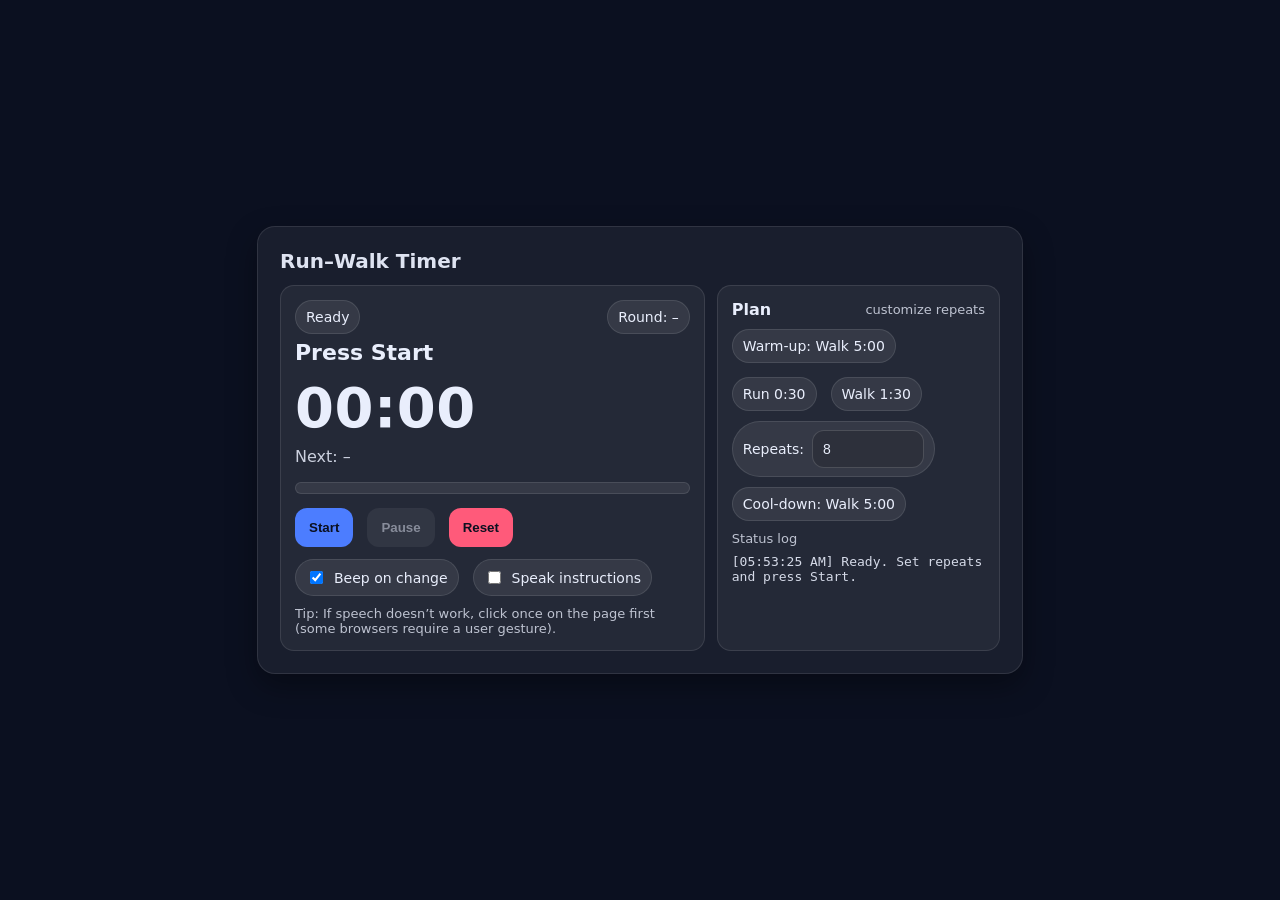
==== index.html @ 9d872f9a "running voice guide" ====
<!doctype html>
<html lang="en">
<head>
  <meta charset="utf-8" />
  <meta name="viewport" content="width=device-width,initial-scale=1" />
  <title>Run–Walk Interval Timer</title>
  <style>
    :root { font-family: system-ui, -apple-system, Segoe UI, Roboto, Arial, sans-serif; }
    body { margin: 0; background: #0b1020; color: #e9eefc; display: grid; place-items: center; min-height: 100vh; }
    .card {
      width: min(720px, 92vw);
      background: rgba(255,255,255,0.06);
      border: 1px solid rgba(255,255,255,0.10);
      border-radius: 18px;
      padding: 22px;
      box-shadow: 0 12px 30px rgba(0,0,0,0.35);
    }
    h1 { margin: 0 0 12px; font-size: 20px; opacity: 0.95; }
    .row { display: flex; gap: 14px; flex-wrap: wrap; align-items: center; }
    .big {
      font-size: 56px;
      font-weight: 750;
      letter-spacing: 0.5px;
      margin: 10px 0 4px;
    }
    .label {
      font-size: 22px;
      font-weight: 650;
      margin: 6px 0 0;
    }
    .sub {
      opacity: 0.85;
      margin: 6px 0 14px;
      line-height: 1.4;
    }
    .pill {
      display: inline-flex;
      align-items: center;
      gap: 8px;
      padding: 8px 10px;
      border-radius: 999px;
      background: rgba(255,255,255,0.08);
      border: 1px solid rgba(255,255,255,0.10);
      font-size: 14px;
    }
    button {
      border: 0;
      border-radius: 12px;
      padding: 12px 14px;
      font-weight: 650;
      cursor: pointer;
      background: #4c7dff;
      color: #0b1020;
    }
    button.secondary { background: rgba(255,255,255,0.12); color: #e9eefc; }
    button.danger { background: #ff5a7a; color: #0b1020; }
    button:disabled { opacity: 0.5; cursor: not-allowed; }
    .grid {
      display: grid;
      grid-template-columns: 1fr;
      gap: 12px;
    }
    @media (min-width: 720px) {
      .grid { grid-template-columns: 1.2fr 0.8fr; }
    }
    .panel {
      background: rgba(255,255,255,0.05);
      border: 1px solid rgba(255,255,255,0.10);
      border-radius: 14px;
      padding: 14px;
    }
    input[type="number"]{
      width: 90px;
      padding: 10px 10px;
      border-radius: 12px;
      border: 1px solid rgba(255,255,255,0.15);
      background: rgba(0,0,0,0.15);
      color: #e9eefc;
      font-size: 14px;
      outline: none;
    }
    .muted { opacity: 0.78; font-size: 13px; }
    .progress {
      height: 10px;
      border-radius: 999px;
      background: rgba(255,255,255,0.08);
      border: 1px solid rgba(255,255,255,0.10);
      overflow: hidden;
      margin-top: 10px;
    }
    .bar {
      height: 100%;
      width: 0%;
      background: rgba(76,125,255,0.95);
    }
    .log { font-family: ui-monospace, SFMono-Regular, Menlo, Monaco, Consolas, monospace; font-size: 13px; opacity: 0.9; }
  </style>
</head>

<body>
  <div class="card">
    <h1>Run–Walk Timer</h1>

    <div class="grid">
      <div class="panel">
        <div class="row" style="justify-content: space-between;">
          <div class="pill" id="phasePill">Ready</div>
          <div class="pill" id="roundPill">Round: –</div>
        </div>

        <div class="label" id="instruction">Press Start</div>
        <div class="big" id="timeLeft">00:00</div>
        <div class="sub" id="nextUp">Next: –</div>

        <div class="progress" aria-label="progress">
          <div class="bar" id="bar"></div>
        </div>

        <div class="row" style="margin-top: 14px;">
          <button id="startBtn">Start</button>
          <button class="secondary" id="pauseBtn" disabled>Pause</button>
          <button class="danger" id="resetBtn">Reset</button>
        </div>

        <div class="row" style="margin-top: 12px;">
          <label class="pill">
            <input type="checkbox" id="beepToggle" checked />
            Beep on change
          </label>
          <label class="pill">
            <input type="checkbox" id="speechToggle" />
            Speak instructions
          </label>
        </div>

        <div class="muted" style="margin-top: 10px;">
          Tip: If speech doesn’t work, click once on the page first (some browsers require a user gesture).
        </div>
      </div>

      <div class="panel">
        <div class="row" style="justify-content: space-between; margin-bottom: 10px;">
          <div><strong>Plan</strong></div>
          <div class="muted">customize repeats</div>
        </div>

        <div class="row" style="margin-bottom: 10px;">
          <div class="pill">Warm-up: Walk 5:00</div>
          <div class="pill">Run 0:30</div>
          <div class="pill">Walk 1:30</div>
        </div>

        <div class="row" style="margin-bottom: 10px;">
          <label class="pill">
            Repeats:
            <input type="number" id="repeatsInput" min="1" max="20" value="8" />
          </label>
        </div>

        <div class="pill" style="margin-bottom: 10px;">Cool-down: Walk 5:00</div>

        <div class="muted">Status log</div>
        <div class="log" id="log" style="margin-top: 8px; white-space: pre-wrap;"></div>
      </div>
    </div>
  </div>

<script>
  // ---- Config (seconds) ----
  const WARMUP = 5 * 60;
  const RUN = 30;
  const WALK = 90;
  const COOLDOWN = 5 * 60;

  // ---- State ----
  let timer = null;
  let plan = [];
  let idx = 0;
  let remaining = 0;
  let running = false;
  let paused = false;

  const el = (id) => document.getElementById(id);
  const startBtn = el("startBtn");
  const pauseBtn = el("pauseBtn");
  const resetBtn = el("resetBtn");
  const repeatsInput = el("repeatsInput");
  const beepToggle = el("beepToggle");
  const speechToggle = el("speechToggle");
  const phasePill = el("phasePill");
  const roundPill = el("roundPill");
  const instruction = el("instruction");
  const timeLeft = el("timeLeft");
  const nextUp = el("nextUp");
  const bar = el("bar");
  const logEl = el("log");

  function fmt(sec) {
    sec = Math.max(0, Math.floor(sec));
    const m = String(Math.floor(sec / 60)).padStart(2, "0");
    const s = String(sec % 60).padStart(2, "0");
    return `${m}:${s}`;
  }

  function writeLog(text) {
    const t = new Date().toLocaleTimeString([], {hour: "2-digit", minute:"2-digit", second:"2-digit"});
    logEl.textContent = `[${t}] ${text}\n` + logEl.textContent;
  }

  // --- Beep ---
  function beep() {
    if (!beepToggle.checked) return;
    try {
      const AudioCtx = window.AudioContext || window.webkitAudioContext;
      const ctx = new AudioCtx();
      const o = ctx.createOscillator();
      const g = ctx.createGain();
      o.type = "sine";
      o.frequency.value = 880;
      g.gain.value = 0.06;
      o.connect(g);
      g.connect(ctx.destination);
      o.start();
      setTimeout(() => { o.stop(); ctx.close(); }, 180);
    } catch (_) {}
  }

  // --- Speech ---
  function speak(text) {
    if (!speechToggle.checked) return;
    if (!("speechSynthesis" in window)) return;
    try {
      window.speechSynthesis.cancel();
      const u = new SpeechSynthesisUtterance(text);
      u.rate = 1.0;
      u.pitch = 1.0;
      window.speechSynthesis.speak(u);
    } catch (_) {}
  }

  function buildPlan() {
    const repeats = Math.max(1, Math.min(20, parseInt(repeatsInput.value || "8", 10)));
    repeatsInput.value = repeats;

    const steps = [];
    steps.push({ name: "Warm-up", verb: "Walk", seconds: WARMUP, roundText: "Warm-up" });

    for (let i = 1; i <= repeats; i++) {
      steps.push({ name: "Run", verb: "Run", seconds: RUN, roundText: `Intervals ${i}/${repeats}` });
      steps.push({ name: "Walk", verb: "Walk", seconds: WALK, roundText: `Intervals ${i}/${repeats}` });
    }

    steps.push({ name: "Cool-down", verb: "Walk", seconds: COOLDOWN, roundText: "Cool-down" });
    return steps;
  }

  function updateUI() {
    if (!plan.length) {
      phasePill.textContent = "Ready";
      roundPill.textContent = "Round: –";
      instruction.textContent = "Press Start";
      timeLeft.textContent = "00:00";
      nextUp.textContent = "Next: –";
      bar.style.width = "0%";
      document.title = "Run–Walk Timer";
      return;
    }

    const step = plan[idx];
    phasePill.textContent = step.name;
    roundPill.textContent = `Round: ${step.roundText}`;

    instruction.textContent = `${step.verb} now`;
    timeLeft.textContent = fmt(remaining);

    const next = plan[idx + 1];
    nextUp.textContent = next ? `Next: ${next.verb} (${next.name})` : "Next: Done";

    const pct = step.seconds ? (1 - (remaining / step.seconds)) * 100 : 0;
    bar.style.width = `${Math.max(0, Math.min(100, pct))}%`;

    document.title = `${fmt(remaining)} • ${step.verb}`;
  }

  function startStep(announce = true) {
    const step = plan[idx];
    remaining = step.seconds;

    updateUI();

    if (announce) {
      beep();
      // Friendly phrasing for speech
      if (step.name === "Warm-up") speak("Start warm up. Walk for five minutes.");
      else if (step.name === "Cool-down") speak("Start cool down. Walk for five minutes.");
      else speak(`Now ${step.verb.toLowerCase()} for ${step.seconds} seconds.`);
      writeLog(`→ ${step.name}: ${step.verb} for ${fmt(step.seconds)}`);
    }
  }

  function tick() {
    if (!running || paused) return;

    remaining -= 1;

    // Optional: call out last 3 seconds (beep only)
    // if (remaining > 0 && remaining <= 3) beep();

    updateUI();

    if (remaining <= 0) {
      idx += 1;
      if (idx >= plan.length) {
        stopAll(true);
        return;
      }
      startStep(true);
    }
  }

  function stopAll(finished = false) {
    clearInterval(timer);
    timer = null;
    running = false;
    paused = false;

    pauseBtn.textContent = "Pause";
    pauseBtn.disabled = true;
    startBtn.disabled = false;

    if (finished) {
      phasePill.textContent = "Done 🎉";
      instruction.textContent = "Workout complete";
      nextUp.textContent = "Next: –";
      bar.style.width = "100%";
      timeLeft.textContent = "00:00";
      beep();
      speak("Workout complete. Great job.");
      writeLog("✅ Finished workout");
      document.title = "Done • Run–Walk Timer";
    }
  }

  function start() {
    if (running) return;
    plan = buildPlan();
    idx = 0;

    running = true;
    paused = false;

    startBtn.disabled = true;
    pauseBtn.disabled = false;

    startStep(true);
    timer = setInterval(tick, 1000);
  }

  function pauseResume() {
    if (!running) return;
    paused = !paused;
    pauseBtn.textContent = paused ? "Resume" : "Pause";
    writeLog(paused ? "⏸ Paused" : "▶ Resumed");
    if (!paused) {
      beep();
      speak("Resumed.");
    }
  }

  function reset() {
    clearInterval(timer);
    timer = null;
    plan = [];
    idx = 0;
    remaining = 0;
    running = false;
    paused = false;
    startBtn.disabled = false;
    pauseBtn.disabled = true;
    pauseBtn.textContent = "Pause";
    logEl.textContent = "";
    updateUI();
    writeLog("↩ Reset");
  }

  // Events
  startBtn.addEventListener("click", start);
  pauseBtn.addEventListener("click", pauseResume);
  resetBtn.addEventListener("click", reset);

  // Initialize
  updateUI();
  writeLog("Ready. Set repeats and press Start.");
</script>
</body>
</html>
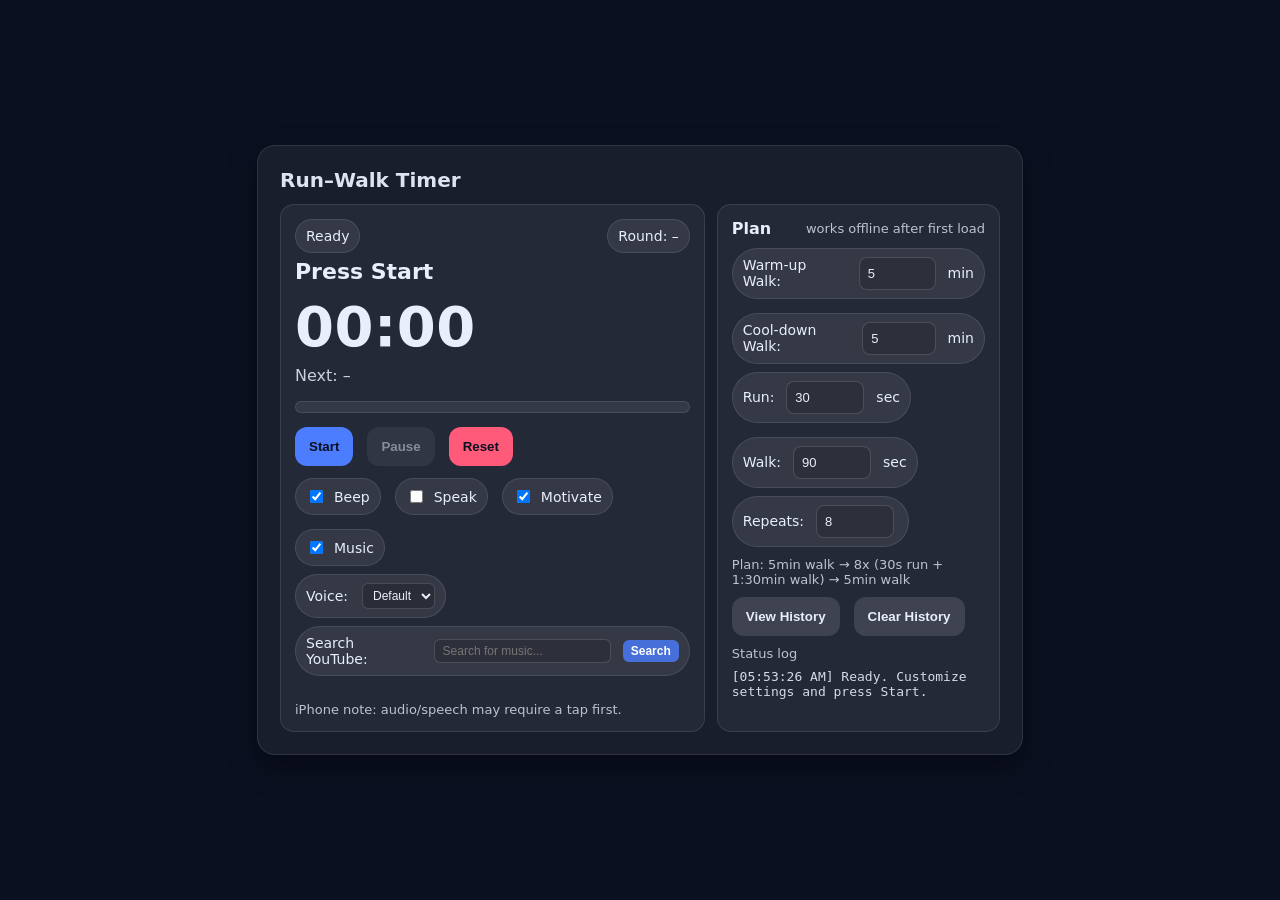
==== commit e6e40093: "added youtube integration" ====
--- a/index.html
+++ b/index.html
@@ -2,8 +2,17 @@
 <html lang="en">
 <head>
   <meta charset="utf-8" />
-  <meta name="viewport" content="width=device-width,initial-scale=1" />
-  <title>Run–Walk Interval Timer</title>
+  <meta name="viewport" content="width=device-width,initial-scale=1,viewport-fit=cover" />
+  <title>Run–Walk Timer</title>
+
+  <!-- PWA -->
+  <link rel="manifest" href="manifest.webmanifest" />
+  <meta name="theme-color" content="#0b1020" />
+  <meta name="apple-mobile-web-app-capable" content="yes" />
+  <meta name="apple-mobile-web-app-status-bar-style" content="black-translucent" />
+  <meta name="apple-mobile-web-app-title" content="RunWalk" />
+  <link rel="apple-touch-icon" href="icons/icon-192.png" />
+
   <style>
     :root { font-family: system-ui, -apple-system, Segoe UI, Roboto, Arial, sans-serif; }
     body { margin: 0; background: #0b1020; color: #e9eefc; display: grid; place-items: center; min-height: 100vh; }
@@ -17,82 +26,37 @@
     }
     h1 { margin: 0 0 12px; font-size: 20px; opacity: 0.95; }
     .row { display: flex; gap: 14px; flex-wrap: wrap; align-items: center; }
-    .big {
-      font-size: 56px;
-      font-weight: 750;
-      letter-spacing: 0.5px;
-      margin: 10px 0 4px;
-    }
-    .label {
-      font-size: 22px;
-      font-weight: 650;
-      margin: 6px 0 0;
-    }
-    .sub {
-      opacity: 0.85;
-      margin: 6px 0 14px;
-      line-height: 1.4;
-    }
+    .big { font-size: 56px; font-weight: 750; letter-spacing: 0.5px; margin: 10px 0 4px; }
+    .label { font-size: 22px; font-weight: 650; margin: 6px 0 0; }
+    .sub { opacity: 0.85; margin: 6px 0 14px; line-height: 1.4; }
     .pill {
-      display: inline-flex;
-      align-items: center;
-      gap: 8px;
-      padding: 8px 10px;
-      border-radius: 999px;
+      display: inline-flex; align-items: center; gap: 8px;
+      padding: 8px 10px; border-radius: 999px;
       background: rgba(255,255,255,0.08);
       border: 1px solid rgba(255,255,255,0.10);
       font-size: 14px;
     }
     button {
-      border: 0;
-      border-radius: 12px;
-      padding: 12px 14px;
-      font-weight: 650;
-      cursor: pointer;
-      background: #4c7dff;
-      color: #0b1020;
+      border: 0; border-radius: 12px; padding: 12px 14px;
+      font-weight: 650; cursor: pointer;
+      background: #4c7dff; color: #0b1020;
+      -webkit-tap-highlight-color: transparent;
     }
     button.secondary { background: rgba(255,255,255,0.12); color: #e9eefc; }
     button.danger { background: #ff5a7a; color: #0b1020; }
     button:disabled { opacity: 0.5; cursor: not-allowed; }
-    .grid {
-      display: grid;
-      grid-template-columns: 1fr;
-      gap: 12px;
-    }
-    @media (min-width: 720px) {
-      .grid { grid-template-columns: 1.2fr 0.8fr; }
-    }
-    .panel {
-      background: rgba(255,255,255,0.05);
-      border: 1px solid rgba(255,255,255,0.10);
-      border-radius: 14px;
-      padding: 14px;
-    }
+    .grid { display: grid; grid-template-columns: 1fr; gap: 12px; }
+    @media (min-width: 720px) { .grid { grid-template-columns: 1.2fr 0.8fr; } }
+    .panel { background: rgba(255,255,255,0.05); border: 1px solid rgba(255,255,255,0.10); border-radius: 14px; padding: 14px; }
     input[type="number"]{
-      width: 90px;
-      padding: 10px 10px;
-      border-radius: 12px;
+      width: 60px; padding: 8px 8px; border-radius: 8px;
       border: 1px solid rgba(255,255,255,0.15);
-      background: rgba(0,0,0,0.15);
-      color: #e9eefc;
-      font-size: 14px;
-      outline: none;
+      background: rgba(0,0,0,0.15); color: #e9eefc; font-size: 13px; outline: none;
+      margin: 0 4px;
     }
     .muted { opacity: 0.78; font-size: 13px; }
-    .progress {
-      height: 10px;
-      border-radius: 999px;
-      background: rgba(255,255,255,0.08);
-      border: 1px solid rgba(255,255,255,0.10);
-      overflow: hidden;
-      margin-top: 10px;
-    }
-    .bar {
-      height: 100%;
-      width: 0%;
-      background: rgba(76,125,255,0.95);
-    }
+    .progress { height: 10px; border-radius: 999px; background: rgba(255,255,255,0.08); border: 1px solid rgba(255,255,255,0.10); overflow: hidden; margin-top: 10px; }
+    .bar { height: 100%; width: 0%; background: rgba(76,125,255,0.95); }
     .log { font-family: ui-monospace, SFMono-Regular, Menlo, Monaco, Consolas, monospace; font-size: 13px; opacity: 0.9; }
   </style>
 </head>
@@ -112,7 +76,7 @@
         <div class="big" id="timeLeft">00:00</div>
         <div class="sub" id="nextUp">Next: –</div>
 
-        <div class="progress" aria-label="progress">
+        <div class="progress">
           <div class="bar" id="bar"></div>
         </div>
 
@@ -122,42 +86,84 @@
           <button class="danger" id="resetBtn">Reset</button>
         </div>
 
-        <div class="row" style="margin-top: 12px;">
-          <label class="pill">
-            <input type="checkbox" id="beepToggle" checked />
-            Beep on change
+        <div class="row" style="margin-top: 12px; flex-wrap: wrap;">
+          <label class="pill"><input type="checkbox" id="beepToggle" checked /> Beep</label>
+          <label class="pill"><input type="checkbox" id="speechToggle" /> Speak</label>
+          <label class="pill"><input type="checkbox" id="motivationToggle" checked /> Motivate</label>
+          <label class="pill"><input type="checkbox" id="musicToggle" checked /> Music</label>
+        </div>
+
+        <div class="row" style="margin-top: 8px; flex-wrap: wrap;">
+          <label class="pill">Voice:
+            <select id="voiceSelect" style="background: rgba(0,0,0,0.2); color: #e9eefc; border: 1px solid rgba(255,255,255,0.15); border-radius: 6px; padding: 4px 6px; font-size: 12px; margin-left: 6px;">
+              <option value="default">Default</option>
+            </select>
           </label>
-          <label class="pill">
-            <input type="checkbox" id="speechToggle" />
-            Speak instructions
+        </div>
+
+        <div class="row" style="margin-top: 8px; flex-wrap: wrap;">
+          <label class="pill">Search YouTube:
+            <input type="text" id="searchQuery" placeholder="Search for music..." style="background: rgba(0,0,0,0.15); color: #e9eefc; border: 1px solid rgba(255,255,255,0.15); border-radius: 6px; padding: 4px 8px; font-size: 12px; margin-left: 6px; width: 160px; outline: none;" />
+            <button id="searchVideos" style="background: rgba(76,125,255,0.8); border: none; color: white; padding: 4px 8px; border-radius: 6px; font-size: 12px; margin-left: 4px; cursor: pointer;">Search</button>
           </label>
         </div>
 
+        <div style="margin-top: 8px; max-height: 150px; overflow-y: auto;" id="searchResults"></div>
+
+        <div class="row" style="margin-top: 8px; flex-wrap: wrap;">
+          <div class="pill" id="currentVideo" style="display: none;">
+            <span id="videoTitle">No video loaded</span>
+            <button id="removeVideo" style="background: rgba(255,255,255,0.2); border: none; color: #ff5a7a; padding: 2px 6px; border-radius: 4px; font-size: 11px; margin-left: 6px; cursor: pointer;">×</button>
+          </div>
+        </div>
+
+        <div style="margin-top: 8px;">
+          <div id="youtube-player" style="display: none;"></div>
+        </div>
+
         <div class="muted" style="margin-top: 10px;">
-          Tip: If speech doesn’t work, click once on the page first (some browsers require a user gesture).
+          iPhone note: audio/speech may require a tap first.
         </div>
       </div>
 
       <div class="panel">
         <div class="row" style="justify-content: space-between; margin-bottom: 10px;">
           <div><strong>Plan</strong></div>
-          <div class="muted">customize repeats</div>
+          <div class="muted">works offline after first load</div>
+        </div>
+
+        <div style="margin-bottom: 10px;">
+          <div class="row" style="margin-bottom: 8px; flex-wrap: wrap;">
+            <label class="pill">Warm-up Walk:
+              <input type="number" id="warmupInput" min="1" max="30" value="5" /> min
+            </label>
+            <label class="pill">Cool-down Walk:
+              <input type="number" id="cooldownInput" min="1" max="30" value="5" /> min
+            </label>
+          </div>
+          <div class="row" style="margin-bottom: 8px; flex-wrap: wrap;">
+            <label class="pill">Run:
+              <input type="number" id="runInput" min="10" max="600" value="30" /> sec
+            </label>
+            <label class="pill">Walk:
+              <input type="number" id="walkInput" min="10" max="600" value="90" /> sec
+            </label>
+          </div>
+          <div class="row" style="margin-bottom: 8px;">
+            <label class="pill">Repeats:
+              <input type="number" id="repeatsInput" min="1" max="30" value="8" />
+            </label>
+          </div>
+        </div>
+
+        <div class="muted" style="margin-bottom: 10px;">
+          <div id="planSummary">Plan: 5min walk → 8x (30s run + 90s walk) → 5min walk</div>
         </div>
 
         <div class="row" style="margin-bottom: 10px;">
-          <div class="pill">Warm-up: Walk 5:00</div>
-          <div class="pill">Run 0:30</div>
-          <div class="pill">Walk 1:30</div>
-        </div>
-
-        <div class="row" style="margin-bottom: 10px;">
-          <label class="pill">
-            Repeats:
-            <input type="number" id="repeatsInput" min="1" max="20" value="8" />
-          </label>
-        </div>
-
-        <div class="pill" style="margin-bottom: 10px;">Cool-down: Walk 5:00</div>
+          <button class="secondary" id="historyBtn">View History</button>
+          <button class="secondary" id="clearHistoryBtn">Clear History</button>
+        </div>
 
         <div class="muted">Status log</div>
         <div class="log" id="log" style="margin-top: 8px; white-space: pre-wrap;"></div>
@@ -166,11 +172,28 @@
   </div>
 
 <script>
-  // ---- Config (seconds) ----
-  const WARMUP = 5 * 60;
-  const RUN = 30;
-  const WALK = 90;
-  const COOLDOWN = 5 * 60;
+  // Register Service Worker (offline + installable)
+  if ("serviceWorker" in navigator) {
+    window.addEventListener("load", () => navigator.serviceWorker.register("./sw.js"));
+  }
+
+  // ---- Get Config (seconds) ----
+  function getConfig() {
+    const warmup = Math.max(1, Math.min(30, parseInt(el("warmupInput").value || "5", 10))) * 60;
+    const run = Math.max(10, Math.min(600, parseInt(el("runInput").value || "30", 10)));
+    const walk = Math.max(10, Math.min(600, parseInt(el("walkInput").value || "90", 10)));
+    const cooldown = Math.max(1, Math.min(30, parseInt(el("cooldownInput").value || "5", 10))) * 60;
+    const repeats = Math.max(1, Math.min(30, parseInt(el("repeatsInput").value || "8", 10)));
+
+    // Update inputs to reflect clamped values
+    el("warmupInput").value = Math.floor(warmup / 60);
+    el("runInput").value = run;
+    el("walkInput").value = walk;
+    el("cooldownInput").value = Math.floor(cooldown / 60);
+    el("repeatsInput").value = repeats;
+
+    return { warmup, run, walk, cooldown, repeats };
+  }
 
   // ---- State ----
   let timer = null;
@@ -194,6 +217,116 @@
   const nextUp = el("nextUp");
   const bar = el("bar");
   const logEl = el("log");
+  const planSummary = el("planSummary");
+  const motivationToggle = el("motivationToggle");
+  const musicToggle = el("musicToggle");
+  const voiceSelect = el("voiceSelect");
+  const searchQuery = el("searchQuery");
+  const searchVideos = el("searchVideos");
+  const searchResults = el("searchResults");
+  const currentVideo = el("currentVideo");
+  const videoTitle = el("videoTitle");
+  const removeVideo = el("removeVideo");
+  const historyBtn = el("historyBtn");
+  const clearHistoryBtn = el("clearHistoryBtn");
+
+  // Voice and Music Variables
+  let availableVoices = [];
+  let selectedVoice = null;
+  let musicAudio = null;
+  let musicContext = null;
+  let youtubePlayer = null;
+  let currentVideoId = null;
+  let currentVideoTitle = '';
+
+  // YouTube Data API Configuration
+  // Get your free API key from: https://console.cloud.google.com/apis/credentials
+  // 1. Create a new project or select existing
+  // 2. Enable YouTube Data API v3
+  // 3. Create credentials (API key)
+  // 4. Replace 'YOUR_API_KEY_HERE' with your actual key
+  const YOUTUBE_API_KEY = 'AIzaSyCMH7E6qLljkglUdUFbSDpl3JinBYZFixA';
+  const YOUTUBE_API_BASE_URL = 'https://www.googleapis.com/youtube/v3/search';
+
+  // Fallback mock results for demonstration (when no API key is set)
+  const fallbackResults = {
+    'blinded lights': [
+      { id: '4NRXx6U8ABQ', title: 'The Weeknd - Blinded by the Lights (Official Video)', channel: 'TheWeekndVEVO' },
+      { id: 'fHI8X4OXluQ', title: 'The Weeknd - Blinded by the Lights (Audio)', channel: 'TheWeekndVEVO' }
+    ],
+    'workout music': [
+      { id: 'uelHwf8o7_U', title: 'Epic Workout Music Mix', channel: 'WorkoutMusic' },
+      { id: 'maRGOMn4kXc', title: 'Best Workout Music Mix', channel: 'FitnessBeats' }
+    ]
+  };
+
+  // Motivational messages
+  const motivationalMessages = {
+    run: [
+      "You're doing great! Keep running!",
+      "Don't stop now, you've got this!",
+      "Push through, you're stronger than you think!",
+      "Keep that pace, you're amazing!",
+      "Your body can do it, your mind just has to catch up!",
+      "Every step is making you stronger!",
+      "You're crushing it! Keep going!"
+    ],
+    walk: [
+      "Great job! Take this recovery time.",
+      "You're doing awesome, keep walking!",
+      "Perfect form, keep it up!",
+      "You're building endurance with every step!",
+      "Stay strong, you're making progress!",
+      "Keep moving, you're doing fantastic!",
+      "This is your active recovery, you've earned it!"
+    ],
+    general: [
+      "You're unstoppable!",
+      "Every workout makes you better!",
+      "Consistency is key, and you're nailing it!",
+      "Your future self will thank you!",
+      "You showed up today, that's what matters!"
+    ]
+  };
+
+  let motivationInterval = null;
+
+  // Music tracks (using generated tones for demo - in real app you'd use actual audio files)
+  const musicTracks = {
+    'blinded-lights': {
+      name: 'Blinded Lights Style',
+      tempo: 171, // BPM
+      pattern: [
+        {freq: 523, duration: 0.25}, {freq: 659, duration: 0.25}, {freq: 784, duration: 0.5},
+        {freq: 659, duration: 0.25}, {freq: 523, duration: 0.25}, {freq: 659, duration: 0.5},
+        {freq: 440, duration: 0.5}, {freq: 523, duration: 0.5}
+      ]
+    },
+    'workout-beat': {
+      name: 'High Energy Beat',
+      tempo: 128,
+      pattern: [
+        {freq: 200, duration: 0.25}, {freq: 0, duration: 0.25}, {freq: 300, duration: 0.25}, {freq: 0, duration: 0.25},
+        {freq: 200, duration: 0.25}, {freq: 400, duration: 0.25}, {freq: 0, duration: 0.5}
+      ]
+    },
+    'electronic-energy': {
+      name: 'Electronic Energy',
+      tempo: 140,
+      pattern: [
+        {freq: 330, duration: 0.125}, {freq: 392, duration: 0.125}, {freq: 523, duration: 0.25},
+        {freq: 659, duration: 0.25}, {freq: 523, duration: 0.25}, {freq: 392, duration: 0.5}
+      ]
+    },
+    'motivational-rock': {
+      name: 'Rock Energy',
+      tempo: 120,
+      pattern: [
+        {freq: 220, duration: 0.5}, {freq: 0, duration: 0.25}, {freq: 293, duration: 0.25},
+        {freq: 220, duration: 0.25}, {freq: 0, duration: 0.25}, {freq: 293, duration: 0.5}
+      ]
+    }
+  };
 
   function fmt(sec) {
     sec = Math.max(0, Math.floor(sec));
@@ -207,7 +340,6 @@
     logEl.textContent = `[${t}] ${text}\n` + logEl.textContent;
   }
 
-  // --- Beep ---
   function beep() {
     if (!beepToggle.checked) return;
     try {
@@ -218,40 +350,603 @@
       o.type = "sine";
       o.frequency.value = 880;
       g.gain.value = 0.06;
-      o.connect(g);
-      g.connect(ctx.destination);
+      o.connect(g); g.connect(ctx.destination);
       o.start();
       setTimeout(() => { o.stop(); ctx.close(); }, 180);
     } catch (_) {}
   }
 
-  // --- Speech ---
   function speak(text) {
     if (!speechToggle.checked) return;
     if (!("speechSynthesis" in window)) return;
     try {
       window.speechSynthesis.cancel();
       const u = new SpeechSynthesisUtterance(text);
-      u.rate = 1.0;
-      u.pitch = 1.0;
+      
+      // Enhanced voice settings
+      u.rate = 0.9; // Slightly slower for clarity
+      u.pitch = 1.1; // Slightly higher pitch for energy
+      u.volume = 0.8; // Slightly quieter to not compete with music
+      
+      // Use selected voice if available
+      if (selectedVoice) {
+        u.voice = selectedVoice;
+      }
+      
       window.speechSynthesis.speak(u);
     } catch (_) {}
   }
 
+  function loadVoices() {
+    availableVoices = speechSynthesis.getVoices();
+    const voiceSelect = el("voiceSelect");
+    
+    // Clear existing options except default
+    voiceSelect.innerHTML = '<option value="default">Default</option>';
+    
+    // Add available voices, prioritizing English voices
+    const englishVoices = availableVoices.filter(voice => 
+      voice.lang.toLowerCase().includes('en')
+    );
+    
+    // Add some preferred voice types
+    const preferredVoices = englishVoices.filter(voice =>
+      voice.name.toLowerCase().includes('alex') ||
+      voice.name.toLowerCase().includes('samantha') ||
+      voice.name.toLowerCase().includes('daniel') ||
+      voice.name.toLowerCase().includes('karen') ||
+      voice.name.toLowerCase().includes('premium')
+    );
+    
+    [...preferredVoices, ...englishVoices].forEach(voice => {
+      if (!voiceSelect.querySelector(`option[value="${voice.name}"]`)) {
+        const option = document.createElement('option');
+        option.value = voice.name;
+        option.textContent = `${voice.name} (${voice.lang})`;
+        voiceSelect.appendChild(option);
+      }
+    });
+  }
+
+  function setVoice() {
+    const voiceName = voiceSelect.value;
+    if (voiceName === 'default') {
+      selectedVoice = null;
+    } else {
+      selectedVoice = availableVoices.find(voice => voice.name === voiceName) || null;
+    }
+  }
+
+  function playWorkoutMusic() {
+    if (!musicToggle.checked) return;
+    
+    if (youtubePlayer && currentVideoId) {
+      // Play YouTube video
+      youtubePlayer.setVolume(40); // Lower volume for background
+      youtubePlayer.playVideo();
+      writeLog(`🎵 Playing YouTube video`);
+    } else {
+      // Fallback to generated tones if no video loaded
+      playGeneratedMusic();
+    }
+  }
+
+  async function playGeneratedMusic() {
+    try {
+      if (!musicContext) {
+        musicContext = new (window.AudioContext || window.webkitAudioContext)();
+      }
+      
+      // Resume context if suspended (required by some browsers)
+      if (musicContext.state === 'suspended') {
+        await musicContext.resume();
+      }
+      
+      const selectedTrack = musicTracks['blinded-lights'];
+      playMusicPattern(selectedTrack);
+      
+    } catch (error) {
+      console.log('Generated music playback failed:', error);
+    }
+  }
+
+  function playMusicPattern(track) {
+    if (!musicContext || !musicToggle.checked) return;
+    
+    const patternDuration = track.pattern.reduce((sum, note) => sum + note.duration, 0);
+    let currentTime = musicContext.currentTime;
+    
+    // Play the pattern once
+    track.pattern.forEach(note => {
+      if (note.freq > 0) {
+        const oscillator = musicContext.createOscillator();
+        const gainNode = musicContext.createGain();
+        
+        oscillator.connect(gainNode);
+        gainNode.connect(musicContext.destination);
+        
+        oscillator.frequency.value = note.freq;
+        oscillator.type = 'sine';
+        
+        // Envelope for smoother sound
+        gainNode.gain.setValueAtTime(0, currentTime);
+        gainNode.gain.linearRampToValueAtTime(0.03, currentTime + 0.01); // Very low volume
+        gainNode.gain.linearRampToValueAtTime(0.01, currentTime + note.duration - 0.01);
+        gainNode.gain.linearRampToValueAtTime(0, currentTime + note.duration);
+        
+        oscillator.start(currentTime);
+        oscillator.stop(currentTime + note.duration);
+      }
+      currentTime += note.duration;
+    });
+    
+    // Schedule next repetition if still running
+    if (running && !paused && musicToggle.checked) {
+      setTimeout(() => playMusicPattern(track), patternDuration * 1000);
+    }
+  }
+
+  function stopWorkoutMusic() {
+    if (youtubePlayer && currentVideoId) {
+      youtubePlayer.pauseVideo();
+    }
+    
+    if (musicContext) {
+      try {
+        musicContext.close();
+      } catch (_) {}
+      musicContext = null;
+    }
+  }
+
+  // YouTube Integration
+  function loadYouTubeAPI() {
+    if (window.YT && window.YT.Player) return;
+    
+    const tag = document.createElement('script');
+    tag.src = 'https://www.youtube.com/iframe_api';
+    const firstScriptTag = document.getElementsByTagName('script')[0];
+    firstScriptTag.parentNode.insertBefore(tag, firstScriptTag);
+  }
+
+  function onYouTubeIframeAPIReady() {
+    // This function is called automatically when YouTube API is ready
+    console.log('YouTube API ready');
+  }
+
+  function extractVideoId(url) {
+    const regex = /(?:youtube\.com\/watch\?v=|youtu\.be\/|youtube\.com\/embed\/|youtube\.com\/v\/)([\w-]{11})/;
+    const match = url.match(regex);
+    return match ? match[1] : null;
+  }
+
+  async function searchYouTubeVideos() {
+    const query = searchQuery.value.trim();
+    if (!query) {
+      alert('Please enter a search term');
+      return;
+    }
+
+    writeLog(`🔍 Searching YouTube for: ${query}`);
+    
+    // Show loading indicator
+    searchResults.innerHTML = '<div class="muted" style="padding: 8px;">🔍 Searching YouTube...</div>';
+    
+    try {
+      let results;
+      
+      if (YOUTUBE_API_KEY && YOUTUBE_API_KEY !== 'YOUR_API_KEY_HERE') {
+        // Use real YouTube Data API
+        results = await searchYouTubeAPI(query);
+      } else {
+        // Use fallback results and show setup message
+        results = findFallbackResults(query);
+        if (results.length === 0) {
+          showAPISetupMessage(query);
+          return;
+        }
+        writeLog('⚠️ Using demo results - set up API key for unlimited search');
+      }
+      
+      if (results.length === 0) {
+        searchResults.innerHTML = '<div class="muted" style="padding: 8px;">No results found for "' + query + '"</div>';
+        return;
+      }
+
+      displaySearchResults(results);
+      
+    } catch (error) {
+      writeLog('❌ Search error: ' + error.message);
+      searchResults.innerHTML = '<div class="muted" style="padding: 8px;">Search error. Please try again.</div>';
+    }
+  }
+
+  async function searchYouTubeAPI(query) {
+    const url = `${YOUTUBE_API_BASE_URL}?part=snippet&maxResults=8&q=${encodeURIComponent(query)}&type=video&key=${YOUTUBE_API_KEY}`;
+    
+    const response = await fetch(url);
+    
+    if (!response.ok) {
+      if (response.status === 403) {
+        throw new Error('API quota exceeded or invalid key');
+      }
+      throw new Error('Search request failed');
+    }
+    
+    const data = await response.json();
+    
+    return data.items.map(item => ({
+      id: item.id.videoId,
+      title: item.snippet.title,
+      channel: item.snippet.channelTitle,
+      description: item.snippet.description
+    }));
+  }
+
+  function findFallbackResults(query) {
+    const lowerQuery = query.toLowerCase();
+    
+    // Check for exact matches first
+    for (const [keyword, results] of Object.entries(fallbackResults)) {
+      if (lowerQuery.includes(keyword) || keyword.includes(lowerQuery)) {
+        return results;
+      }
+    }
+    
+    // Check for partial matches
+    const queryWords = lowerQuery.split(' ');
+    for (const [keyword, results] of Object.entries(fallbackResults)) {
+      const keywordWords = keyword.split(' ');
+      for (const queryWord of queryWords) {
+        for (const keywordWord of keywordWords) {
+          if (queryWord.length > 2 && (queryWord.includes(keywordWord) || keywordWord.includes(queryWord))) {
+            return results;
+          }
+        }
+      }
+    }
+    
+    return []; // No matches found
+  }
+
+  function displaySearchResults(results) {
+    searchResults.innerHTML = '';
+    
+    results.forEach(video => {
+      const resultDiv = document.createElement('div');
+      resultDiv.className = 'pill';
+      resultDiv.style.cssText = 'margin: 4px 0; cursor: pointer; width: 100%; justify-content: space-between;';
+      
+      const truncatedTitle = video.title.length > 50 ? video.title.substring(0, 50) + '...' : video.title;
+      const truncatedChannel = video.channel.length > 25 ? video.channel.substring(0, 25) + '...' : video.channel;
+      
+      resultDiv.innerHTML = `
+        <div style="flex: 1; overflow: hidden;">
+          <div style="font-weight: 600; font-size: 13px; white-space: nowrap; overflow: hidden; text-overflow: ellipsis;" title="${video.title}">${truncatedTitle}</div>
+          <div style="font-size: 11px; opacity: 0.7;" title="${video.channel}">${truncatedChannel}</div>
+        </div>
+        <button style="background: rgba(76,125,255,0.8); border: none; color: white; padding: 2px 8px; border-radius: 4px; font-size: 11px; margin-left: 8px;">Select</button>
+      `;
+      
+      resultDiv.querySelector('button').onclick = () => selectVideo(video.id, video.title);
+      searchResults.appendChild(resultDiv);
+    });
+  }
+
+  function showAPISetupMessage(query) {
+    searchResults.innerHTML = `
+      <div style="padding: 12px; background: rgba(255,255,255,0.03); border-radius: 8px; margin: 4px 0;">
+        <div style="font-weight: 600; margin-bottom: 8px;">🔑 Set up YouTube API for unlimited search</div>
+        <div style="font-size: 12px; line-height: 1.4; margin-bottom: 8px;">
+          Currently using limited demo results. To search for "${query}" and any song:
+        </div>
+        <div style="font-size: 11px; line-height: 1.3; margin-bottom: 6px;">
+          1. Go to <a href="https://console.cloud.google.com/apis/credentials" target="_blank" style="color: #4c7dff;">Google Cloud Console</a><br/>
+          2. Create project → Enable "YouTube Data API v3" → Create API key<br/>
+          3. Replace 'YOUR_API_KEY_HERE' in the code with your key
+        </div>
+        <div style="font-size: 10px; opacity: 0.7;">
+          Free quota: 10,000 requests/day (≈100 searches/day)
+        </div>
+      </div>
+    `;
+  }
+
+  function selectVideo(videoId, title) {
+    currentVideoId = videoId;
+    currentVideoTitle = title;
+    
+    writeLog(`🎵 Attempting to load video: ${title}`);
+    
+    // Wait for YouTube API to be ready with retry logic
+    waitForYouTubeAPI().then(() => {
+      createOrLoadVideo(videoId, title);
+    }).catch((error) => {
+      writeLog('❌ YouTube API failed to load: ' + error.message);
+      alert('YouTube API is not available. Please check your internet connection and refresh the page.');
+    });
+  }
+
+  function waitForYouTubeAPI() {
+    return new Promise((resolve, reject) => {
+      let attempts = 0;
+      const maxAttempts = 30; // Wait up to 15 seconds
+      
+      const checkAPI = () => {
+        attempts++;
+        
+        if (window.YT && window.YT.Player) {
+          writeLog('✅ YouTube API is ready');
+          resolve();
+        } else if (attempts >= maxAttempts) {
+          reject(new Error('YouTube API failed to load after 15 seconds'));
+        } else {
+          writeLog(`⏳ Waiting for YouTube API... (${attempts}/${maxAttempts})`);
+          setTimeout(checkAPI, 500);
+        }
+      };
+      
+      checkAPI();
+    });
+  }
+
+  function createOrLoadVideo(videoId, title) {
+    if (!youtubePlayer) {
+      // Create YouTube player
+      try {
+        writeLog('🎵 Creating new YouTube player...');
+        youtubePlayer = new YT.Player('youtube-player', {
+          height: '0', // Hidden player for audio only
+          width: '0',
+          videoId: videoId,
+          playerVars: {
+            loop: 1,
+            playlist: videoId, // Required for looping
+            controls: 0,
+            showinfo: 0,
+            modestbranding: 1,
+            autoplay: 0,
+            enablejsapi: 1
+          },
+          events: {
+            onReady: onPlayerReady,
+            onStateChange: onPlayerStateChange,
+            onError: onPlayerError
+          }
+        });
+        writeLog('✅ YouTube player created successfully');
+      } catch (error) {
+        writeLog('❌ Error creating YouTube player: ' + error.message);
+        writeLog('🔄 Trying alternative method...');
+        
+        // Try alternative method - reload the page and try again
+        setTimeout(() => {
+          location.reload();
+        }, 2000);
+        return;
+      }
+    } else {
+      // Load new video in existing player
+      try {
+        writeLog(`🎵 Loading new video in existing player: ${title}`);
+        youtubePlayer.loadVideoById(videoId);
+      } catch (error) {
+        writeLog('❌ Error loading video: ' + error.message);
+        alert('Error loading video. Please try selecting another video.');
+        return;
+      }
+    }
+
+    // Update UI
+    videoTitle.textContent = title.length > 30 ? title.substring(0, 30) + '...' : title;
+    currentVideo.style.display = 'inline-flex';
+    
+    // Clear search results
+    searchResults.innerHTML = '';
+    searchQuery.value = '';
+    
+    writeLog(`🎵 Video selected: ${title}`);
+  }
+
+  function onPlayerReady(event) {
+    writeLog('✅ YouTube player ready!');
+    
+    // Test if we can control the player
+    try {
+      youtubePlayer.setVolume(40);
+      writeLog('🎵 Volume set to 40% for background music');
+      
+      // Auto-play a short test to verify it works
+      youtubePlayer.playVideo();
+      setTimeout(() => {
+        youtubePlayer.pauseVideo();
+        writeLog('✅ Player test successful - ready for workout!');
+      }, 1000);
+      
+    } catch (error) {
+      writeLog('⚠️ Player control error: ' + error.message);
+    }
+  }
+
+  function onPlayerStateChange(event) {
+    const states = {
+      '-1': 'unstarted',
+      '0': 'ended',
+      '1': 'playing',
+      '2': 'paused',
+      '3': 'buffering',
+      '5': 'cued'
+    };
+    const stateName = states[event.data] || 'unknown';
+    writeLog(`🎵 Player state: ${stateName}`);
+    
+    // If video ends during workout, restart it
+    if (event.data === 0 && running && !paused && musicToggle.checked) {
+      writeLog('🔁 Video ended, restarting...');
+      youtubePlayer.playVideo();
+    }
+  }
+
+  function onPlayerError(event) {
+    const errorCodes = {
+      2: 'Invalid video ID',
+      5: 'HTML5 player error', 
+      100: 'Video not found or private',
+      101: 'Video cannot be embedded',
+      150: 'Video cannot be embedded (same as 101)'
+    };
+    const errorMsg = errorCodes[event.data] || 'Unknown error';
+    writeLog(`❌ YouTube error (${event.data}): ${errorMsg}`);
+    
+    alert(`Cannot play this video: ${errorMsg}\nPlease try selecting another video.`);
+    
+    // Clear the failed video selection
+    removeYouTubeVideo();
+  }
+
+  function removeYouTubeVideo() {
+    currentVideoId = null;
+    currentVideoTitle = '';
+    currentVideo.style.display = 'none';
+    videoTitle.textContent = 'No video loaded';
+    searchQuery.value = '';
+    searchResults.innerHTML = '';
+    
+    // Stop and clear player
+    if (youtubePlayer) {
+      youtubePlayer.stopVideo();
+    }
+    
+    writeLog('🎵 YouTube video removed');
+  }
+
+  // Load YouTube API on page load
+  window.onYouTubeIframeAPIReady = onYouTubeIframeAPIReady;
+
+  function getRandomMotivation(type = 'general') {
+    const messages = motivationalMessages[type] || motivationalMessages.general;
+    return messages[Math.floor(Math.random() * messages.length)];
+  }
+
+  function speakMotivation(type = 'general') {
+    if (!motivationToggle.checked) return;
+    const message = getRandomMotivation(type);
+    speak(message);
+  }
+
+  function startMotivationMessages() {
+    if (motivationInterval) clearInterval(motivationInterval);
+    
+    motivationInterval = setInterval(() => {
+      if (!running || paused) return;
+      
+      const step = plan[idx];
+      if (step && step.name === "Run") {
+        speakMotivation('run');
+      } else if (step && (step.name === "Walk" || step.name === "Warm-up" || step.name === "Cool-down")) {
+        speakMotivation('walk');
+      }
+    }, 15000); // Every 15 seconds
+  }
+
+  function stopMotivationMessages() {
+    if (motivationInterval) {
+      clearInterval(motivationInterval);
+      motivationInterval = null;
+    }
+  }
+
+  // Workout History Functions
+  function saveWorkout() {
+    const config = getConfig();
+    const workout = {
+      date: new Date().toISOString(),
+      dateFormatted: new Date().toLocaleDateString() + ' ' + new Date().toLocaleTimeString(),
+      warmup: config.warmup / 60,
+      run: config.run,
+      walk: config.walk,
+      cooldown: config.cooldown / 60,
+      repeats: config.repeats,
+      completed: true,
+      duration: config.warmup + (config.run + config.walk) * config.repeats + config.cooldown
+    };
+
+    const history = getWorkoutHistory();
+    history.unshift(workout); // Add to beginning
+    
+    // Keep only last 50 workouts
+    if (history.length > 50) {
+      history.splice(50);
+    }
+    
+    localStorage.setItem('runWalkHistory', JSON.stringify(history));
+    writeLog(`✅ Workout saved to history`);
+  }
+
+  function getWorkoutHistory() {
+    try {
+      return JSON.parse(localStorage.getItem('runWalkHistory') || '[]');
+    } catch {
+      return [];
+    }
+  }
+
+  function showWorkoutHistory() {
+    const history = getWorkoutHistory();
+    if (history.length === 0) {
+      alert('No workout history yet. Complete a workout to see it here!');
+      return;
+    }
+
+    let historyText = '🏃‍♀️ WORKOUT HISTORY 🏃‍♂️\n\n';
+    history.slice(0, 10).forEach((workout, i) => {
+      const totalMin = Math.floor(workout.duration / 60);
+      historyText += `${i + 1}. ${workout.dateFormatted}\n`;
+      historyText += `   ${workout.warmup}min warmup → ${workout.repeats}x (${workout.run}s run + ${workout.walk}s walk) → ${workout.cooldown}min cooldown\n`;
+      historyText += `   Total: ${totalMin} minutes\n\n`;
+    });
+
+    if (history.length > 10) {
+      historyText += `... and ${history.length - 10} more workouts\n`;
+    }
+
+    historyText += `\nTotal workouts completed: ${history.length}`;
+    alert(historyText);
+  }
+
+  function clearWorkoutHistory() {
+    if (confirm('Are you sure you want to clear all workout history? This cannot be undone.')) {
+      localStorage.removeItem('runWalkHistory');
+      writeLog('🗑️ Workout history cleared');
+      alert('Workout history cleared!');
+    }
+  }
+
   function buildPlan() {
-    const repeats = Math.max(1, Math.min(20, parseInt(repeatsInput.value || "8", 10)));
-    repeatsInput.value = repeats;
-
+    const config = getConfig();
     const steps = [];
-    steps.push({ name: "Warm-up", verb: "Walk", seconds: WARMUP, roundText: "Warm-up" });
-
-    for (let i = 1; i <= repeats; i++) {
-      steps.push({ name: "Run", verb: "Run", seconds: RUN, roundText: `Intervals ${i}/${repeats}` });
-      steps.push({ name: "Walk", verb: "Walk", seconds: WALK, roundText: `Intervals ${i}/${repeats}` });
-    }
-
-    steps.push({ name: "Cool-down", verb: "Walk", seconds: COOLDOWN, roundText: "Cool-down" });
+    
+    steps.push({ name: "Warm-up", verb: "Walk", seconds: config.warmup, roundText: "Warm-up" });
+
+    for (let i = 1; i <= config.repeats; i++) {
+      steps.push({ name: "Run", verb: "Run", seconds: config.run, roundText: `Intervals ${i}/${config.repeats}` });
+      steps.push({ name: "Walk", verb: "Walk", seconds: config.walk, roundText: `Intervals ${i}/${config.repeats}` });
+    }
+
+    steps.push({ name: "Cool-down", verb: "Walk", seconds: config.cooldown, roundText: "Cool-down" });
     return steps;
+  }
+
+  function updatePlanSummary() {
+    const config = getConfig();
+    const warmupMin = Math.floor(config.warmup / 60);
+    const runSec = config.run;
+    const walkSec = config.walk;
+    const cooldownMin = Math.floor(config.cooldown / 60);
+    const repeats = config.repeats;
+    
+    const walkMin = walkSec >= 60 ? `${Math.floor(walkSec / 60)}:${String(walkSec % 60).padStart(2, '0')}min` : `${walkSec}s`;
+    planSummary.textContent = `Plan: ${warmupMin}min walk → ${repeats}x (${runSec}s run + ${walkMin} walk) → ${cooldownMin}min walk`;
   }
 
   function updateUI() {
@@ -269,7 +964,6 @@
     const step = plan[idx];
     phasePill.textContent = step.name;
     roundPill.textContent = `Round: ${step.roundText}`;
-
     instruction.textContent = `${step.verb} now`;
     timeLeft.textContent = fmt(remaining);
 
@@ -285,75 +979,101 @@
   function startStep(announce = true) {
     const step = plan[idx];
     remaining = step.seconds;
-
     updateUI();
 
     if (announce) {
       beep();
-      // Friendly phrasing for speech
-      if (step.name === "Warm-up") speak("Start warm up. Walk for five minutes.");
-      else if (step.name === "Cool-down") speak("Start cool down. Walk for five minutes.");
-      else speak(`Now ${step.verb.toLowerCase()} for ${step.seconds} seconds.`);
+      if (step.name === "Warm-up") {
+        const min = Math.floor(step.seconds / 60);
+        speak(`Start warm up. Walk for ${min} minute${min !== 1 ? 's' : ''}.`);
+      }
+      else if (step.name === "Cool-down") {
+        const min = Math.floor(step.seconds / 60);
+        speak(`Start cool down. Walk for ${min} minute${min !== 1 ? 's' : ''}.`);
+      }
+      else {
+        const duration = step.seconds >= 60 ? 
+          `${Math.floor(step.seconds / 60)} minute${Math.floor(step.seconds / 60) !== 1 ? 's' : ''}` : 
+          `${step.seconds} second${step.seconds !== 1 ? 's' : ''}`;
+        speak(`Now ${step.verb.toLowerCase()} for ${duration}.`);
+        
+        // Give immediate motivation for run phases
+        if (step.name === "Run" && motivationToggle.checked) {
+          setTimeout(() => speakMotivation('run'), 2000);
+        }
+      }
       writeLog(`→ ${step.name}: ${step.verb} for ${fmt(step.seconds)}`);
     }
   }
 
   function tick() {
     if (!running || paused) return;
-
     remaining -= 1;
-
-    // Optional: call out last 3 seconds (beep only)
-    // if (remaining > 0 && remaining <= 3) beep();
-
     updateUI();
 
     if (remaining <= 0) {
       idx += 1;
       if (idx >= plan.length) {
-        stopAll(true);
+        finish();
         return;
       }
       startStep(true);
     }
   }
 
-  function stopAll(finished = false) {
+  function finish() {
     clearInterval(timer);
+    stopMotivationMessages();
+    stopWorkoutMusic();
     timer = null;
     running = false;
     paused = false;
-
     pauseBtn.textContent = "Pause";
     pauseBtn.disabled = true;
     startBtn.disabled = false;
 
-    if (finished) {
-      phasePill.textContent = "Done 🎉";
-      instruction.textContent = "Workout complete";
-      nextUp.textContent = "Next: –";
-      bar.style.width = "100%";
-      timeLeft.textContent = "00:00";
-      beep();
-      speak("Workout complete. Great job.");
-      writeLog("✅ Finished workout");
-      document.title = "Done • Run–Walk Timer";
-    }
+    phasePill.textContent = "Done 🎉";
+    instruction.textContent = "Workout complete";
+    nextUp.textContent = "Next: –";
+    bar.style.width = "100%";
+    timeLeft.textContent = "00:00";
+    beep();
+    
+    // Final motivational message
+    const finalMessages = [
+      "Workout complete! You're absolutely amazing!",
+      "Fantastic job! You crushed that workout!",
+      "You did it! Every step made you stronger!",
+      "Amazing work! You should be proud of yourself!",
+      "Outstanding! You've earned this victory!"
+    ];
+    const finalMessage = finalMessages[Math.floor(Math.random() * finalMessages.length)];
+    speak(finalMessage);
+    
+    writeLog("✅ Finished workout");
+    saveWorkout(); // Save completed workout to history
+    document.title = "Done • Run–Walk Timer";
   }
 
   function start() {
     if (running) return;
     plan = buildPlan();
     idx = 0;
-
     running = true;
     paused = false;
-
     startBtn.disabled = true;
     pauseBtn.disabled = false;
-
     startStep(true);
+    startMotivationMessages(); // Start motivation messages
+    playWorkoutMusic(); // Start background music
     timer = setInterval(tick, 1000);
+    
+    // Initial motivation
+    setTimeout(() => {
+      if (motivationToggle.checked) {
+        speak(getRandomMotivation('general'));
+      }
+    }, 5000);
   }
 
   function pauseResume() {
@@ -361,14 +1081,19 @@
     paused = !paused;
     pauseBtn.textContent = paused ? "Resume" : "Pause";
     writeLog(paused ? "⏸ Paused" : "▶ Resumed");
-    if (!paused) {
-      beep();
+    if (!paused) { 
+      beep(); 
       speak("Resumed.");
+      if (motivationToggle.checked) {
+        setTimeout(() => speak("Keep going, you've got this!"), 2000);
+      }
     }
   }
 
   function reset() {
     clearInterval(timer);
+    stopMotivationMessages();
+    stopWorkoutMusic();
     timer = null;
     plan = [];
     idx = 0;
@@ -383,14 +1108,44 @@
     writeLog("↩ Reset");
   }
 
-  // Events
   startBtn.addEventListener("click", start);
   pauseBtn.addEventListener("click", pauseResume);
   resetBtn.addEventListener("click", reset);
-
-  // Initialize
+  historyBtn.addEventListener("click", showWorkoutHistory);
+  clearHistoryBtn.addEventListener("click", clearWorkoutHistory);
+
+  // Voice and music controls
+  voiceSelect.addEventListener("change", setVoice);
+  searchVideos.addEventListener("click", searchYouTubeVideos);
+  removeVideo.addEventListener("click", removeYouTubeVideo);
+  
+  // Allow Enter key to search
+  searchQuery.addEventListener("keypress", function(event) {
+    if (event.key === "Enter") {
+      searchYouTubeVideos();
+    }
+  });
+  
+  // Load voices when available
+  if (speechSynthesis.onvoiceschanged !== undefined) {
+    speechSynthesis.onvoiceschanged = loadVoices;
+  }
+  setTimeout(loadVoices, 100); // Fallback for some browsers
+
+  // Update plan summary when inputs change
+  ["warmupInput", "runInput", "walkInput", "cooldownInput", "repeatsInput"].forEach(inputId => {
+    el(inputId).addEventListener("input", updatePlanSummary);
+  });
+
   updateUI();
-  writeLog("Ready. Set repeats and press Start.");
+  updatePlanSummary();
+  
+  // Load YouTube API
+  loadYouTubeAPI();
+  
+  const historyCount = getWorkoutHistory().length;
+  const historyText = historyCount > 0 ? ` (${historyCount} workouts logged)` : "";
+  writeLog(`Ready. Customize settings and press Start.${historyText}`);
 </script>
 </body>
 </html>
